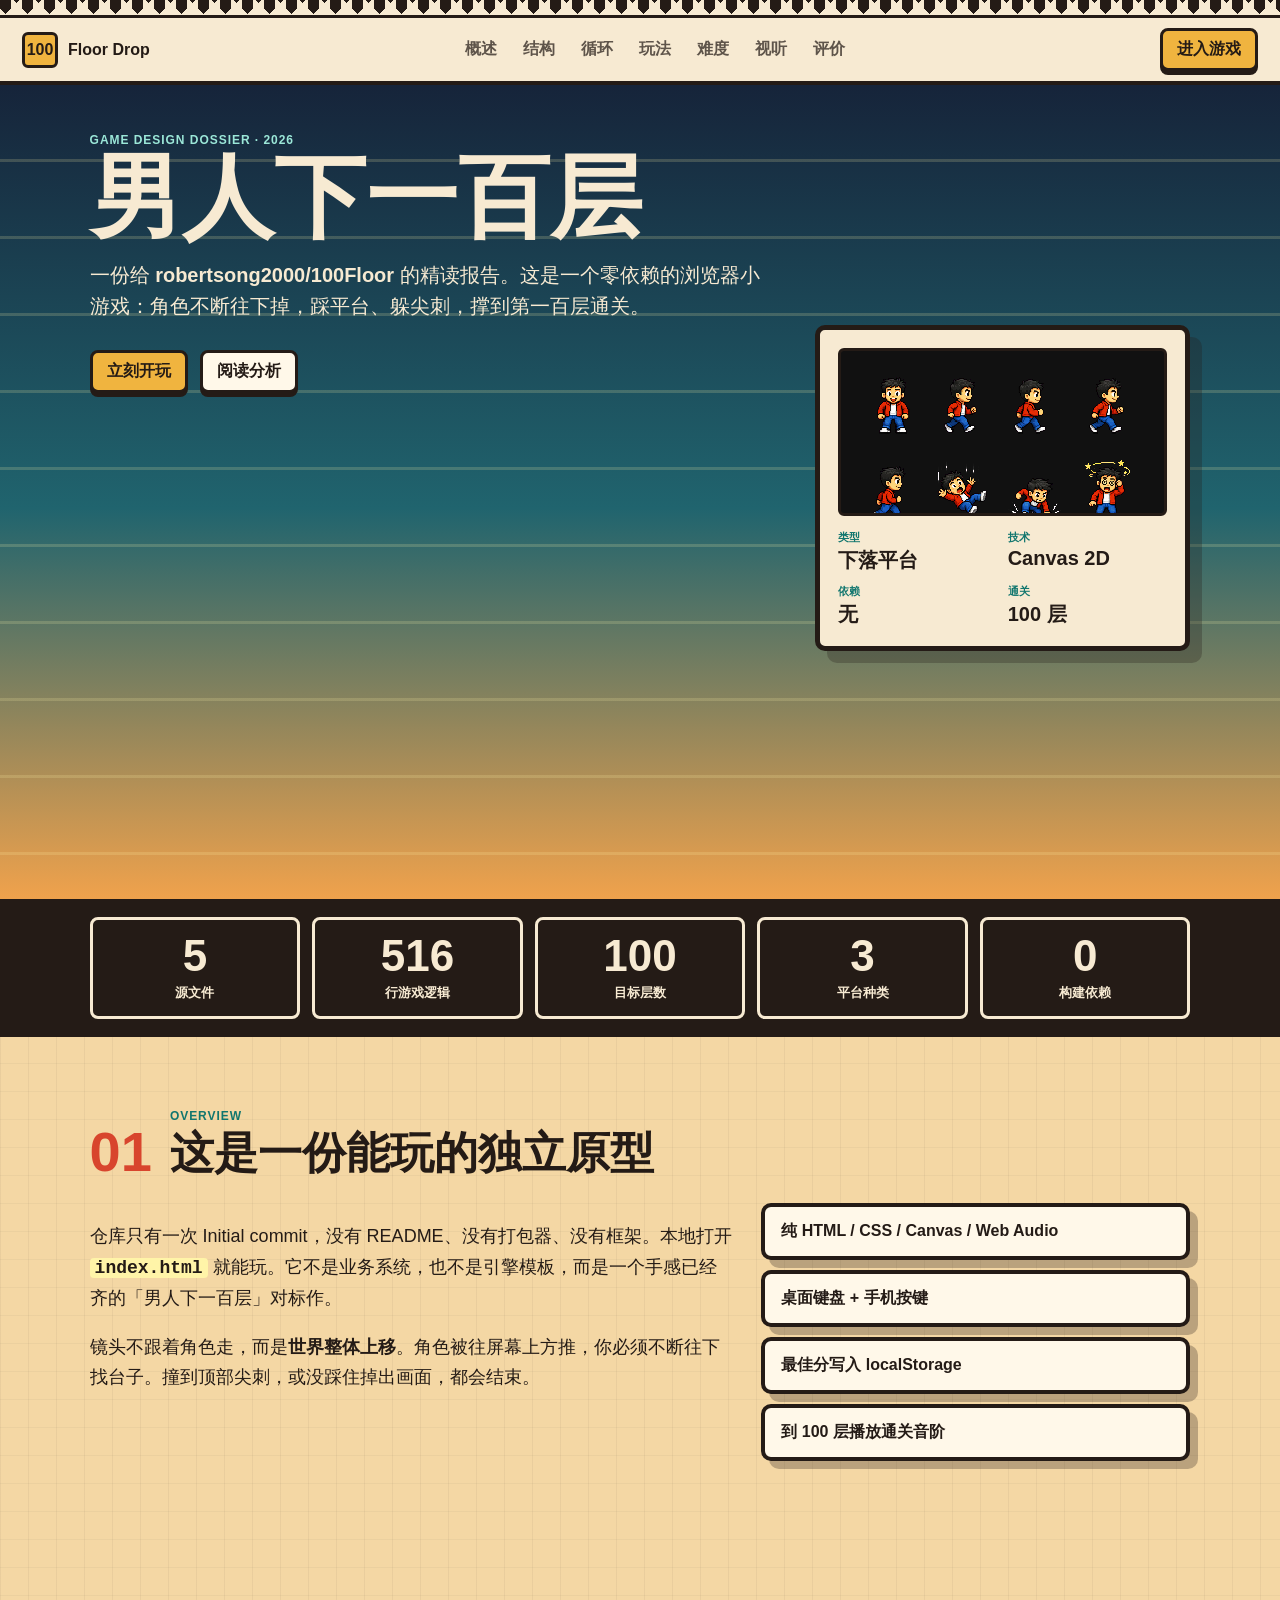
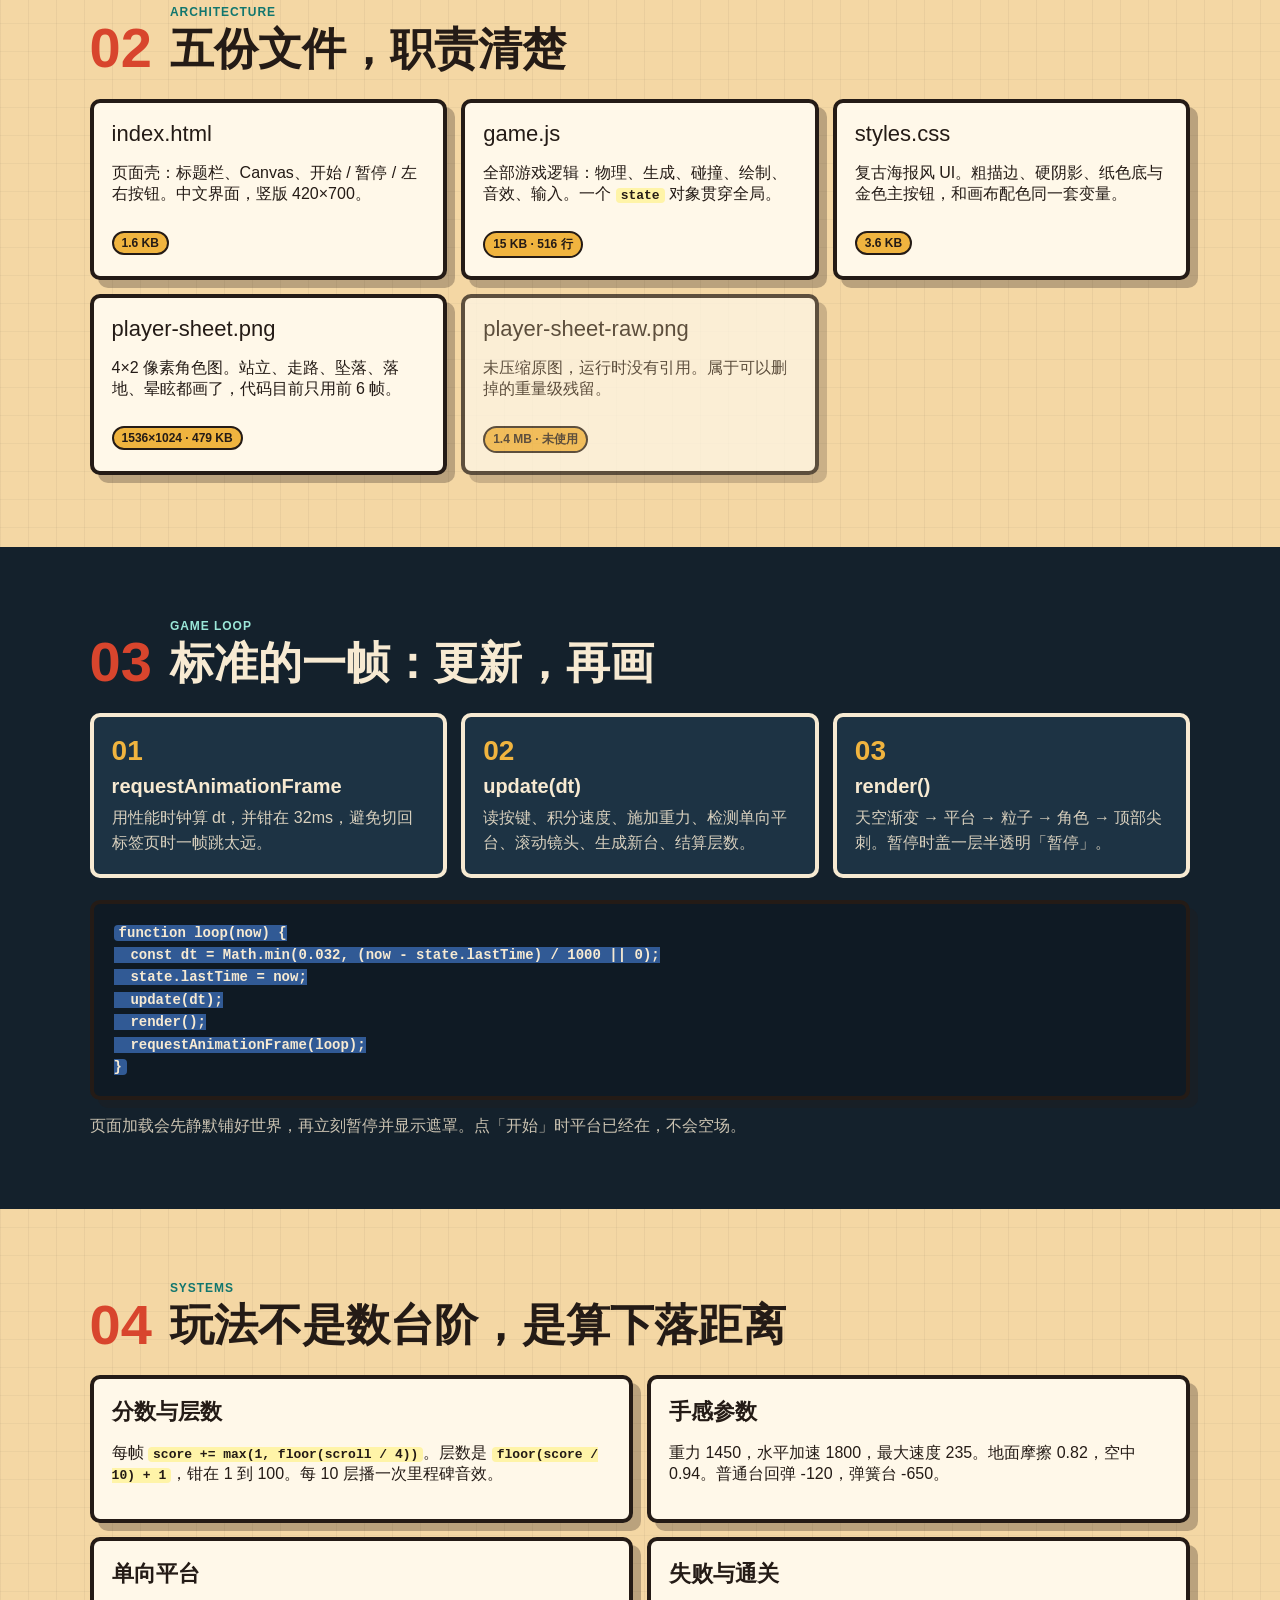
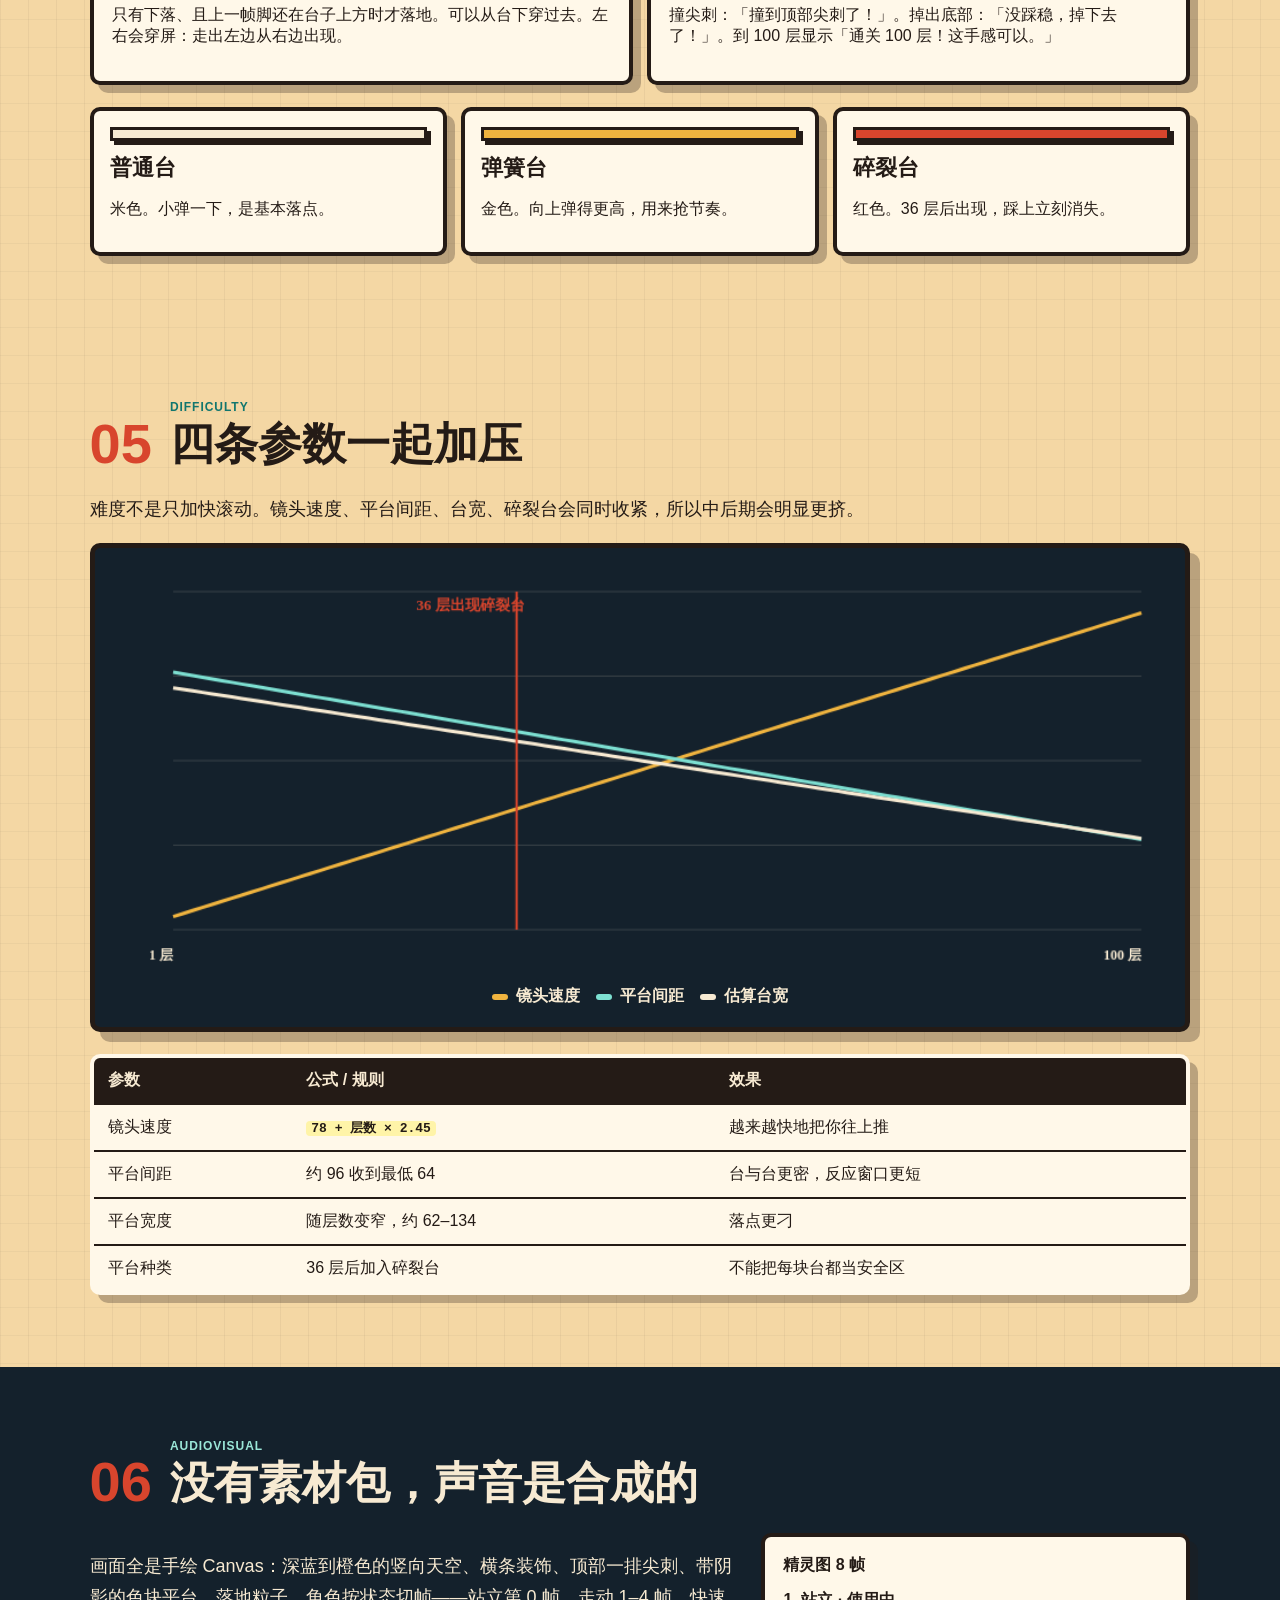
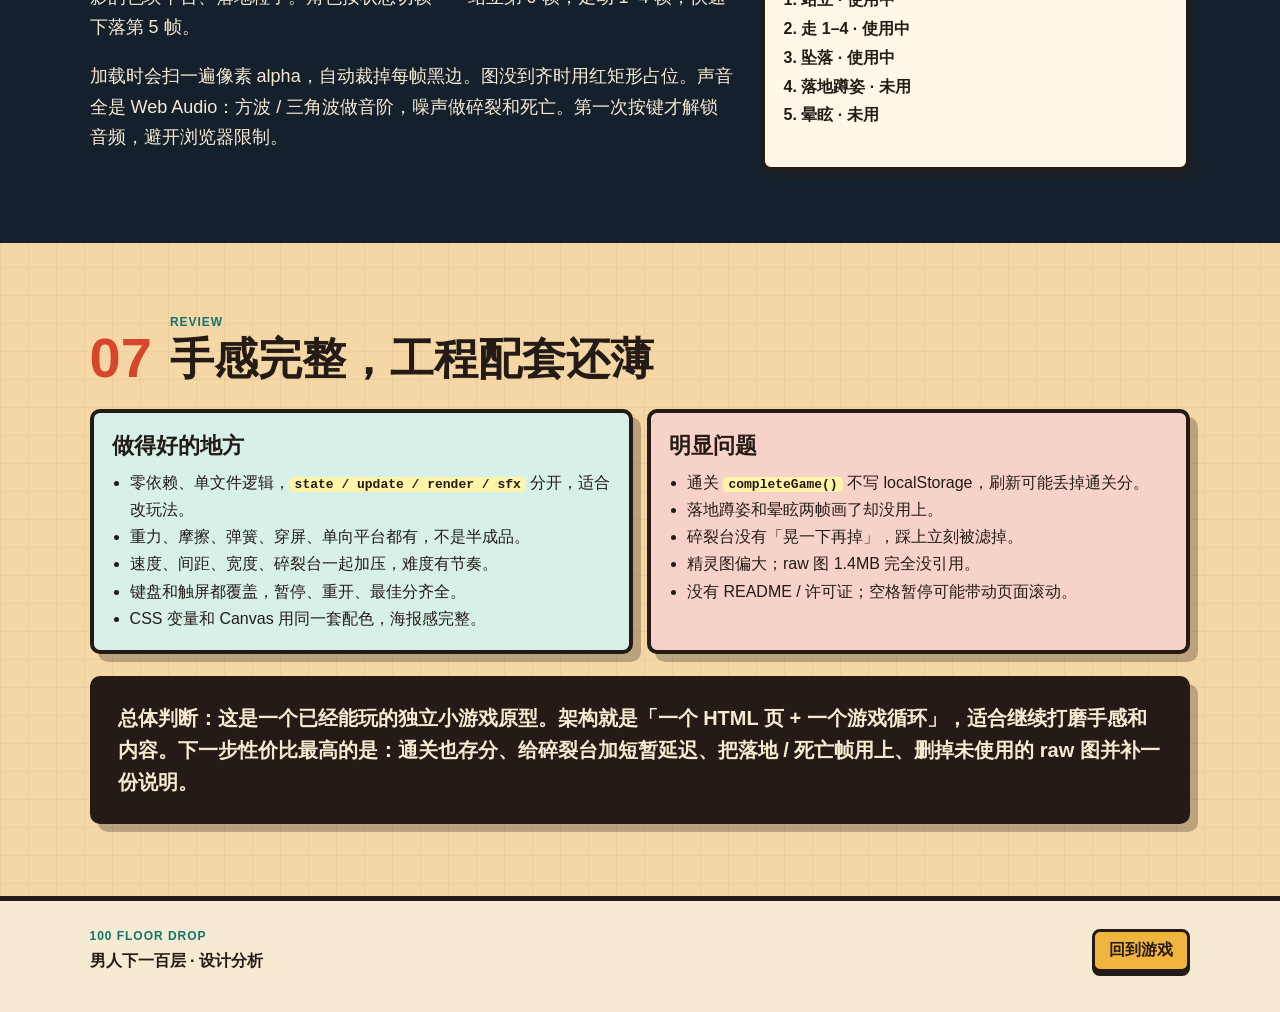
==== analysis.html @ 8a8e6d90 "Add a visual design-analysis page for 100 Floor Drop. The report covers architecture, game loop, dif" ====
<!doctype html>
<html lang="zh-CN">
  <head>
    <meta charset="utf-8">
    <meta name="viewport" content="width=device-width, initial-scale=1, viewport-fit=cover">
    <title>设计分析 · 男人下一百层</title>
    <meta name="description" content="robertsong2000/100Floor 的工程与玩法分析：纯前端、无构建工具的一百层下落小游戏。">
    <link rel="preload" href="assets/player-sheet.png" as="image">
    <link rel="stylesheet" href="analysis.css">
  </head>
  <body>
    <div class="spike-rail" aria-hidden="true"></div>

    <header class="site-nav">
      <a class="brand" href="index.html">
        <span class="brand-mark">100</span>
        <span>Floor Drop</span>
      </a>
      <nav>
        <a href="#overview">概述</a>
        <a href="#architecture">结构</a>
        <a href="#loop">循环</a>
        <a href="#play">玩法</a>
        <a href="#curve">难度</a>
        <a href="#craft">视听</a>
        <a href="#review">评价</a>
      </nav>
      <a class="play-link" href="index.html">进入游戏</a>
    </header>

    <main>
      <section class="hero" id="top">
        <div class="hero-sky"></div>
        <div class="hero-copy">
          <p class="eyebrow">Game Design Dossier · 2026</p>
          <h1>男人下一百层</h1>
          <p class="lede">一份给 <strong>robertsong2000/100Floor</strong> 的精读报告。这是一个零依赖的浏览器小游戏：角色不断往下掉，踩平台、躲尖刺，撑到第一百层通关。</p>
          <div class="hero-actions">
            <a class="btn gold" href="index.html">立刻开玩</a>
            <a class="btn ghost" href="#overview">阅读分析</a>
          </div>
        </div>
        <aside class="hero-card">
          <img class="hero-sprite" src="assets/player-sheet.png" alt="角色精灵图裁切预览">
          <dl>
            <div><dt>类型</dt><dd>下落平台</dd></div>
            <div><dt>技术</dt><dd>Canvas 2D</dd></div>
            <div><dt>依赖</dt><dd>无</dd></div>
            <div><dt>通关</dt><dd>100 层</dd></div>
          </dl>
        </aside>
      </section>

      <section class="stats" aria-label="关键数字">
        <article><span data-count="5">0</span><small>源文件</small></article>
        <article><span data-count="516">0</span><small>行游戏逻辑</small></article>
        <article><span data-count="100">0</span><small>目标层数</small></article>
        <article><span data-count="3">0</span><small>平台种类</small></article>
        <article><span data-count="0">0</span><small>构建依赖</small></article>
      </section>

      <section class="panel" id="overview">
        <div class="section-head">
          <p class="index">01</p>
          <div>
            <p class="eyebrow">Overview</p>
            <h2>这是一份能玩的独立原型</h2>
          </div>
        </div>
        <div class="split">
          <div class="prose">
            <p>仓库只有一次 Initial commit，没有 README、没有打包器、没有框架。本地打开 <code>index.html</code> 就能玩。它不是业务系统，也不是引擎模板，而是一个手感已经齐的「男人下一百层」对标作。</p>
            <p>镜头不跟着角色走，而是<strong>世界整体上移</strong>。角色被往屏幕上方推，你必须不断往下找台子。撞到顶部尖刺，或没踩住掉出画面，都会结束。</p>
          </div>
          <ul class="pill-list">
            <li>纯 HTML / CSS / Canvas / Web Audio</li>
            <li>桌面键盘 + 手机按键</li>
            <li>最佳分写入 localStorage</li>
            <li>到 100 层播放通关音阶</li>
          </ul>
        </div>
      </section>

      <section class="panel" id="architecture">
        <div class="section-head">
          <p class="index">02</p>
          <div>
            <p class="eyebrow">Architecture</p>
            <h2>五份文件，职责清楚</h2>
          </div>
        </div>
        <div class="file-grid">
          <article>
            <p class="file-name">index.html</p>
            <p>页面壳：标题栏、Canvas、开始 / 暂停 / 左右按钮。中文界面，竖版 420×700。</p>
            <span>1.6 KB</span>
          </article>
          <article>
            <p class="file-name">game.js</p>
            <p>全部游戏逻辑：物理、生成、碰撞、绘制、音效、输入。一个 <code>state</code> 对象贯穿全局。</p>
            <span>15 KB · 516 行</span>
          </article>
          <article>
            <p class="file-name">styles.css</p>
            <p>复古海报风 UI。粗描边、硬阴影、纸色底与金色主按钮，和画布配色同一套变量。</p>
            <span>3.6 KB</span>
          </article>
          <article>
            <p class="file-name">player-sheet.png</p>
            <p>4×2 像素角色图。站立、走路、坠落、落地、晕眩都画了，代码目前只用前 6 帧。</p>
            <span>1536×1024 · 479 KB</span>
          </article>
          <article class="muted">
            <p class="file-name">player-sheet-raw.png</p>
            <p>未压缩原图，运行时没有引用。属于可以删掉的重量级残留。</p>
            <span>1.4 MB · 未使用</span>
          </article>
        </div>
      </section>

      <section class="panel dark" id="loop">
        <div class="section-head">
          <p class="index">03</p>
          <div>
            <p class="eyebrow">Game Loop</p>
            <h2>标准的一帧：更新，再画</h2>
          </div>
        </div>
        <ol class="flow">
          <li>
            <strong>requestAnimationFrame</strong>
            <span>用性能时钟算 dt，并钳在 32ms，避免切回标签页时一帧跳太远。</span>
          </li>
          <li>
            <strong>update(dt)</strong>
            <span>读按键、积分速度、施加重力、检测单向平台、滚动镜头、生成新台、结算层数。</span>
          </li>
          <li>
            <strong>render()</strong>
            <span>天空渐变 → 平台 → 粒子 → 角色 → 顶部尖刺。暂停时盖一层半透明「暂停」。</span>
          </li>
        </ol>
        <pre class="code-card"><code>function loop(now) {
  const dt = Math.min(0.032, (now - state.lastTime) / 1000 || 0);
  state.lastTime = now;
  update(dt);
  render();
  requestAnimationFrame(loop);
}</code></pre>
        <p class="note">页面加载会先静默铺好世界，再立刻暂停并显示遮罩。点「开始」时平台已经在，不会空场。</p>
      </section>

      <section class="panel" id="play">
        <div class="section-head">
          <p class="index">04</p>
          <div>
            <p class="eyebrow">Systems</p>
            <h2>玩法不是数台阶，是算下落距离</h2>
          </div>
        </div>
        <div class="card-grid">
          <article>
            <h3>分数与层数</h3>
            <p>每帧 <code>score += max(1, floor(scroll / 4))</code>。层数是 <code>floor(score / 10) + 1</code>，钳在 1 到 100。每 10 层播一次里程碑音效。</p>
          </article>
          <article>
            <h3>手感参数</h3>
            <p>重力 1450，水平加速 1800，最大速度 235。地面摩擦 0.82，空中 0.94。普通台回弹 -120，弹簧台 -650。</p>
          </article>
          <article>
            <h3>单向平台</h3>
            <p>只有下落、且上一帧脚还在台子上方时才落地。可以从台下穿过去。左右会穿屏：走出左边从右边出现。</p>
          </article>
          <article>
            <h3>失败与通关</h3>
            <p>撞尖刺：「撞到顶部尖刺了！」。掉出底部：「没踩稳，掉下去了！」。到 100 层显示「通关 100 层！这手感可以。」</p>
          </article>
        </div>

        <div class="platform-row">
          <article class="plat normal">
            <div class="plat-bar"></div>
            <h3>普通台</h3>
            <p>米色。小弹一下，是基本落点。</p>
          </article>
          <article class="plat spring">
            <div class="plat-bar"></div>
            <h3>弹簧台</h3>
            <p>金色。向上弹得更高，用来抢节奏。</p>
          </article>
          <article class="plat crack">
            <div class="plat-bar"></div>
            <h3>碎裂台</h3>
            <p>红色。36 层后出现，踩上立刻消失。</p>
          </article>
        </div>
      </section>

      <section class="panel" id="curve">
        <div class="section-head">
          <p class="index">05</p>
          <div>
            <p class="eyebrow">Difficulty</p>
            <h2>四条参数一起加压</h2>
          </div>
        </div>
        <p class="prose intro">难度不是只加快滚动。镜头速度、平台间距、台宽、碎裂台会同时收紧，所以中后期会明显更挤。</p>
        <div class="chart-wrap">
          <canvas id="curveChart" width="920" height="360"></canvas>
          <div class="chart-legend">
            <span class="lg gold">镜头速度</span>
            <span class="lg teal">平台间距</span>
            <span class="lg paper">估算台宽</span>
          </div>
        </div>
        <table class="spec">
          <thead>
            <tr><th>参数</th><th>公式 / 规则</th><th>效果</th></tr>
          </thead>
          <tbody>
            <tr><td>镜头速度</td><td><code>78 + 层数 × 2.45</code></td><td>越来越快地把你往上推</td></tr>
            <tr><td>平台间距</td><td>约 96 收到最低 64</td><td>台与台更密，反应窗口更短</td></tr>
            <tr><td>平台宽度</td><td>随层数变窄，约 62–134</td><td>落点更刁</td></tr>
            <tr><td>平台种类</td><td>36 层后加入碎裂台</td><td>不能把每块台都当安全区</td></tr>
          </tbody>
        </table>
      </section>

      <section class="panel dark" id="craft">
        <div class="section-head">
          <p class="index">06</p>
          <div>
            <p class="eyebrow">Audiovisual</p>
            <h2>没有素材包，声音是合成的</h2>
          </div>
        </div>
        <div class="split">
          <div class="prose">
            <p>画面全是手绘 Canvas：深蓝到橙色的竖向天空、横条装饰、顶部一排尖刺、带阴影的色块平台、落地粒子。角色按状态切帧——站立第 0 帧，走动 1–4 帧，快速下落第 5 帧。</p>
            <p>加载时会扫一遍像素 alpha，自动裁掉每帧黑边。图没到齐时用红矩形占位。声音全是 Web Audio：方波 / 三角波做音阶，噪声做碎裂和死亡。第一次按键才解锁音频，避开浏览器限制。</p>
          </div>
          <div class="sprite-board">
            <p>精灵图 8 帧</p>
            <ol>
              <li>站立 · 使用中</li>
              <li>走 1–4 · 使用中</li>
              <li>坠落 · 使用中</li>
              <li>落地蹲姿 · 未用</li>
              <li>晕眩 · 未用</li>
            </ol>
          </div>
        </div>
      </section>

      <section class="panel" id="review">
        <div class="section-head">
          <p class="index">07</p>
          <div>
            <p class="eyebrow">Review</p>
            <h2>手感完整，工程配套还薄</h2>
          </div>
        </div>
        <div class="review-grid">
          <article class="good">
            <h3>做得好的地方</h3>
            <ul>
              <li>零依赖、单文件逻辑，<code>state / update / render / sfx</code> 分开，适合改玩法。</li>
              <li>重力、摩擦、弹簧、穿屏、单向平台都有，不是半成品。</li>
              <li>速度、间距、宽度、碎裂台一起加压，难度有节奏。</li>
              <li>键盘和触屏都覆盖，暂停、重开、最佳分齐全。</li>
              <li>CSS 变量和 Canvas 用同一套配色，海报感完整。</li>
            </ul>
          </article>
          <article class="bad">
            <h3>明显问题</h3>
            <ul>
              <li>通关 <code>completeGame()</code> 不写 localStorage，刷新可能丢掉通关分。</li>
              <li>落地蹲姿和晕眩两帧画了却没用上。</li>
              <li>碎裂台没有「晃一下再掉」，踩上立刻被滤掉。</li>
              <li>精灵图偏大；raw 图 1.4MB 完全没引用。</li>
              <li>没有 README / 许可证；空格暂停可能带动页面滚动。</li>
            </ul>
          </article>
        </div>
        <blockquote>
          总体判断：这是一个已经能玩的独立小游戏原型。架构就是「一个 HTML 页 + 一个游戏循环」，适合继续打磨手感和内容。下一步性价比最高的是：通关也存分、给碎裂台加短暂延迟、把落地 / 死亡帧用上、删掉未使用的 raw 图并补一份说明。
        </blockquote>
      </section>
    </main>

    <footer>
      <div>
        <p class="eyebrow">100 Floor Drop</p>
        <strong>男人下一百层 · 设计分析</strong>
      </div>
      <a class="btn gold" href="index.html">回到游戏</a>
    </footer>

    <script src="analysis.js"></script>
  </body>
</html>
---- analysis.css ----
:root {
  --ink: #241b16;
  --paper: #f7ead2;
  --red: #d8452d;
  --teal: #11766e;
  --gold: #f0b43f;
  --blue: #315a95;
  --sky: #16243a;
  --mid: #20646e;
  --warm: #f0a24c;
  --shadow: rgba(36, 27, 22, 0.28);
}

* { box-sizing: border-box; }

html {
  scroll-behavior: smooth;
}

body {
  margin: 0;
  color: var(--ink);
  background:
    linear-gradient(90deg, rgba(36, 27, 22, 0.05) 1px, transparent 1px) 0 0 / 28px 28px,
    linear-gradient(0deg, rgba(36, 27, 22, 0.04) 1px, transparent 1px) 0 0 / 28px 28px,
    #f4d7a4;
  font-family: "Trebuchet MS", "Gill Sans", Verdana, sans-serif;
}

.spike-rail {
  position: sticky;
  top: 0;
  z-index: 20;
  height: 18px;
  background:
    linear-gradient(135deg, transparent 50%, var(--paper) 50%) 0 0 / 22px 18px,
    linear-gradient(-135deg, transparent 50%, var(--paper) 50%) 11px 0 / 22px 18px,
    var(--ink);
  border-bottom: 3px solid var(--ink);
}

.site-nav {
  position: sticky;
  top: 18px;
  z-index: 19;
  display: flex;
  align-items: center;
  justify-content: space-between;
  gap: 16px;
  padding: 10px 22px;
  background: var(--paper);
  border-bottom: 4px solid var(--ink);
}

.brand,
.site-nav nav,
.play-link {
  display: flex;
  align-items: center;
  gap: 10px;
}

.brand {
  color: var(--ink);
  text-decoration: none;
  font-weight: 900;
}

.brand-mark {
  display: grid;
  place-items: center;
  width: 36px;
  height: 36px;
  background: var(--gold);
  border: 3px solid var(--ink);
  border-radius: 6px;
}

.site-nav nav a,
.play-link,
.btn {
  color: var(--ink);
  text-decoration: none;
  font-weight: 800;
}

.site-nav nav a {
  padding: 6px 8px;
  opacity: 0.72;
}

.site-nav nav a:hover { opacity: 1; }

.play-link,
.btn {
  padding: 8px 14px;
  border: 3px solid var(--ink);
  border-radius: 8px;
  box-shadow: 0 4px 0 var(--ink);
}

.play-link,
.btn.gold { background: var(--gold); }
.btn.ghost { background: #fff8e9; }

.btn:active,
.play-link:active {
  transform: translateY(3px);
  box-shadow: 0 1px 0 var(--ink);
}

.hero {
  position: relative;
  display: grid;
  grid-template-columns: 1.3fr 0.7fr;
  gap: 28px;
  min-height: calc(100vh - 86px);
  padding: 48px 7vw 56px;
  overflow: hidden;
  color: var(--paper);
}

.hero-sky {
  position: absolute;
  inset: 0;
  background: linear-gradient(180deg, #16243a 0%, #20646e 52%, #f0a24c 100%);
  z-index: 0;
}

.hero-sky::after {
  content: "";
  position: absolute;
  inset: 0;
  background: repeating-linear-gradient(
    to bottom,
    transparent 0 74px,
    rgba(255, 244, 168, 0.18) 74px 77px
  );
}

.hero-copy,
.hero-card { position: relative; z-index: 1; }

.eyebrow {
  margin: 0 0 8px;
  color: var(--teal);
  font-size: 12px;
  font-weight: 900;
  letter-spacing: 0.08em;
  text-transform: uppercase;
}

.hero .eyebrow { color: #9be7d8; }

h1 {
  margin: 0 0 16px;
  font-size: clamp(48px, 9vw, 92px);
  line-height: 0.92;
}

.lede {
  max-width: 34em;
  font-size: 20px;
  line-height: 1.55;
}

.hero-actions {
  display: flex;
  gap: 12px;
  margin-top: 28px;
}

.hero-card {
  align-self: center;
  padding: 18px;
  background: var(--paper);
  color: var(--ink);
  border: 5px solid var(--ink);
  border-radius: 10px;
  box-shadow: 12px 12px 0 var(--shadow);
}

.hero-sprite {
  display: block;
  width: 100%;
  height: 168px;
  object-fit: cover;
  object-position: 6% 8%;
  image-rendering: pixelated;
  background: #111;
  border: 3px solid var(--ink);
  border-radius: 6px;
}

.hero-card dl {
  display: grid;
  grid-template-columns: 1fr 1fr;
  gap: 10px;
  margin: 14px 0 0;
}

.hero-card dt {
  font-size: 11px;
  font-weight: 800;
  color: var(--teal);
}

.hero-card dd {
  margin: 2px 0 0;
  font-size: 20px;
  font-weight: 900;
}

.stats {
  display: grid;
  grid-template-columns: repeat(5, 1fr);
  gap: 12px;
  padding: 18px 7vw;
  background: var(--ink);
  color: var(--paper);
}

.stats article {
  padding: 14px 12px;
  border: 3px solid var(--paper);
  border-radius: 8px;
  text-align: center;
}

.stats span {
  display: block;
  font-size: clamp(28px, 4vw, 44px);
  font-weight: 900;
  line-height: 1;
}

.stats small {
  display: block;
  margin-top: 6px;
  font-weight: 800;
}

.panel {
  padding: 72px 7vw;
}

.panel.dark {
  background: #14212c;
  color: var(--paper);
}

.panel.dark .eyebrow { color: #9be7d8; }
.panel.dark h2 { color: var(--paper); }

.section-head {
  display: flex;
  gap: 18px;
  align-items: end;
  margin-bottom: 28px;
}

.index {
  margin: 0;
  font-size: 56px;
  font-weight: 900;
  line-height: 0.8;
  color: var(--red);
}

h2 {
  margin: 0;
  font-size: clamp(28px, 5vw, 44px);
  line-height: 1;
}

.split {
  display: grid;
  grid-template-columns: 1.2fr 0.8fr;
  gap: 28px;
}

.prose { font-size: 18px; line-height: 1.7; }
.prose.intro { max-width: 46em; }

code {
  padding: 0 5px;
  background: #fff4a8;
  border-radius: 4px;
  font-weight: 800;
}

.panel.dark code { background: #315a95; color: var(--paper); }

.pill-list {
  list-style: none;
  margin: 0;
  padding: 0;
  display: grid;
  gap: 10px;
}

.pill-list li,
.file-grid article,
.card-grid article,
.sprite-board,
.code-card,
.spec,
.review-grid article,
blockquote {
  border: 4px solid var(--ink);
  border-radius: 10px;
  box-shadow: 8px 8px 0 var(--shadow);
}

.pill-list li {
  padding: 14px 16px;
  background: #fff8e9;
  font-weight: 800;
}

.file-grid,
.card-grid,
.review-grid,
.platform-row {
  display: grid;
  gap: 14px;
}

.file-grid { grid-template-columns: repeat(3, 1fr); }
.card-grid { grid-template-columns: 1fr 1fr; }
.review-grid { grid-template-columns: 1fr 1fr; }
.platform-row { grid-template-columns: repeat(3, 1fr); margin-top: 22px; }

.file-grid article,
.card-grid article,
.review-grid article {
  padding: 18px;
  background: #fff8e9;
}

.file-grid article.muted { opacity: 0.72; }

.file-name,
.card-grid h3,
.review-grid h3,
.plat h3 {
  margin: 0 0 8px;
  font-size: 22px;
}

.file-grid span {
  display: inline-block;
  margin-top: 10px;
  padding: 3px 8px;
  background: var(--gold);
  border: 2px solid var(--ink);
  border-radius: 999px;
  font-size: 12px;
  font-weight: 900;
}

.flow {
  display: grid;
  grid-template-columns: repeat(3, 1fr);
  gap: 14px;
  padding: 0;
  margin: 0 0 22px;
  list-style: none;
  counter-reset: step;
}

.flow li {
  position: relative;
  padding: 18px;
  background: #1d3344;
  border: 4px solid var(--paper);
  border-radius: 10px;
}

.flow li::before {
  counter-increment: step;
  content: "0" counter(step);
  display: block;
  margin-bottom: 8px;
  color: var(--gold);
  font-size: 28px;
  font-weight: 900;
}

.flow strong { display: block; margin-bottom: 8px; font-size: 20px; }
.flow span { opacity: 0.86; line-height: 1.55; }

.code-card {
  margin: 0;
  padding: 18px 20px;
  overflow: auto;
  background: #0f1a24;
  color: #f7ead2;
  font-size: 14px;
  line-height: 1.6;
}

.note {
  margin: 16px 0 0;
  opacity: 0.8;
}

.plat {
  padding: 16px;
  background: #fff8e9;
  border: 4px solid var(--ink);
  border-radius: 10px;
  box-shadow: 8px 8px 0 var(--shadow);
}

.plat-bar {
  height: 14px;
  margin-bottom: 12px;
  border: 3px solid var(--ink);
  box-shadow: 4px 4px 0 var(--ink);
}

.plat.normal .plat-bar { background: var(--paper); }
.plat.spring .plat-bar { background: var(--gold); }
.plat.crack .plat-bar { background: var(--red); }

.chart-wrap {
  padding: 16px;
  background: #14212c;
  border: 5px solid var(--ink);
  border-radius: 10px;
  box-shadow: 10px 10px 0 var(--shadow);
}

#curveChart {
  display: block;
  width: 100%;
  height: auto;
}

.chart-legend {
  display: flex;
  gap: 16px;
  justify-content: center;
  padding: 8px 0 4px;
  color: var(--paper);
  font-weight: 800;
}

.lg::before {
  content: "";
  display: inline-block;
  width: 16px;
  height: 6px;
  margin-right: 8px;
  vertical-align: middle;
  border-radius: 99px;
}

.lg.gold::before { background: var(--gold); }
.lg.teal::before { background: #7de0d2; }
.lg.paper::before { background: var(--paper); }

.spec {
  width: 100%;
  margin-top: 22px;
  border-collapse: collapse;
  background: #fff8e9;
  overflow: hidden;
}

.spec th,
.spec td {
  padding: 12px 14px;
  text-align: left;
  border-bottom: 2px solid var(--ink);
}

.spec th { background: var(--ink); color: var(--paper); }

.sprite-board {
  padding: 18px;
  background: #fff8e9;
  color: var(--ink);
}

.sprite-board p {
  margin: 0 0 10px;
  font-weight: 900;
}

.sprite-board ol {
  margin: 0;
  padding-left: 18px;
  line-height: 1.8;
  font-weight: 800;
}

.good { background: #d7f0e9 !important; }
.bad { background: #f7d2c8 !important; }

.review-grid ul {
  margin: 0;
  padding-left: 18px;
  line-height: 1.7;
}

blockquote {
  margin: 22px 0 0;
  padding: 22px 24px;
  background: var(--ink);
  color: var(--paper);
  font-size: 20px;
  line-height: 1.6;
  font-weight: 800;
}

footer {
  display: flex;
  justify-content: space-between;
  align-items: center;
  gap: 16px;
  padding: 28px 7vw 40px;
  background: var(--paper);
  border-top: 5px solid var(--ink);
}

@media (max-width: 900px) {
  .site-nav nav { display: none; }
  .hero,
  .split,
  .file-grid,
  .card-grid,
  .review-grid,
  .platform-row,
  .flow,
  .stats {
    grid-template-columns: 1fr;
  }
  .hero { min-height: auto; padding-top: 32px; }
  .stats { grid-template-columns: 1fr 1fr; }
}
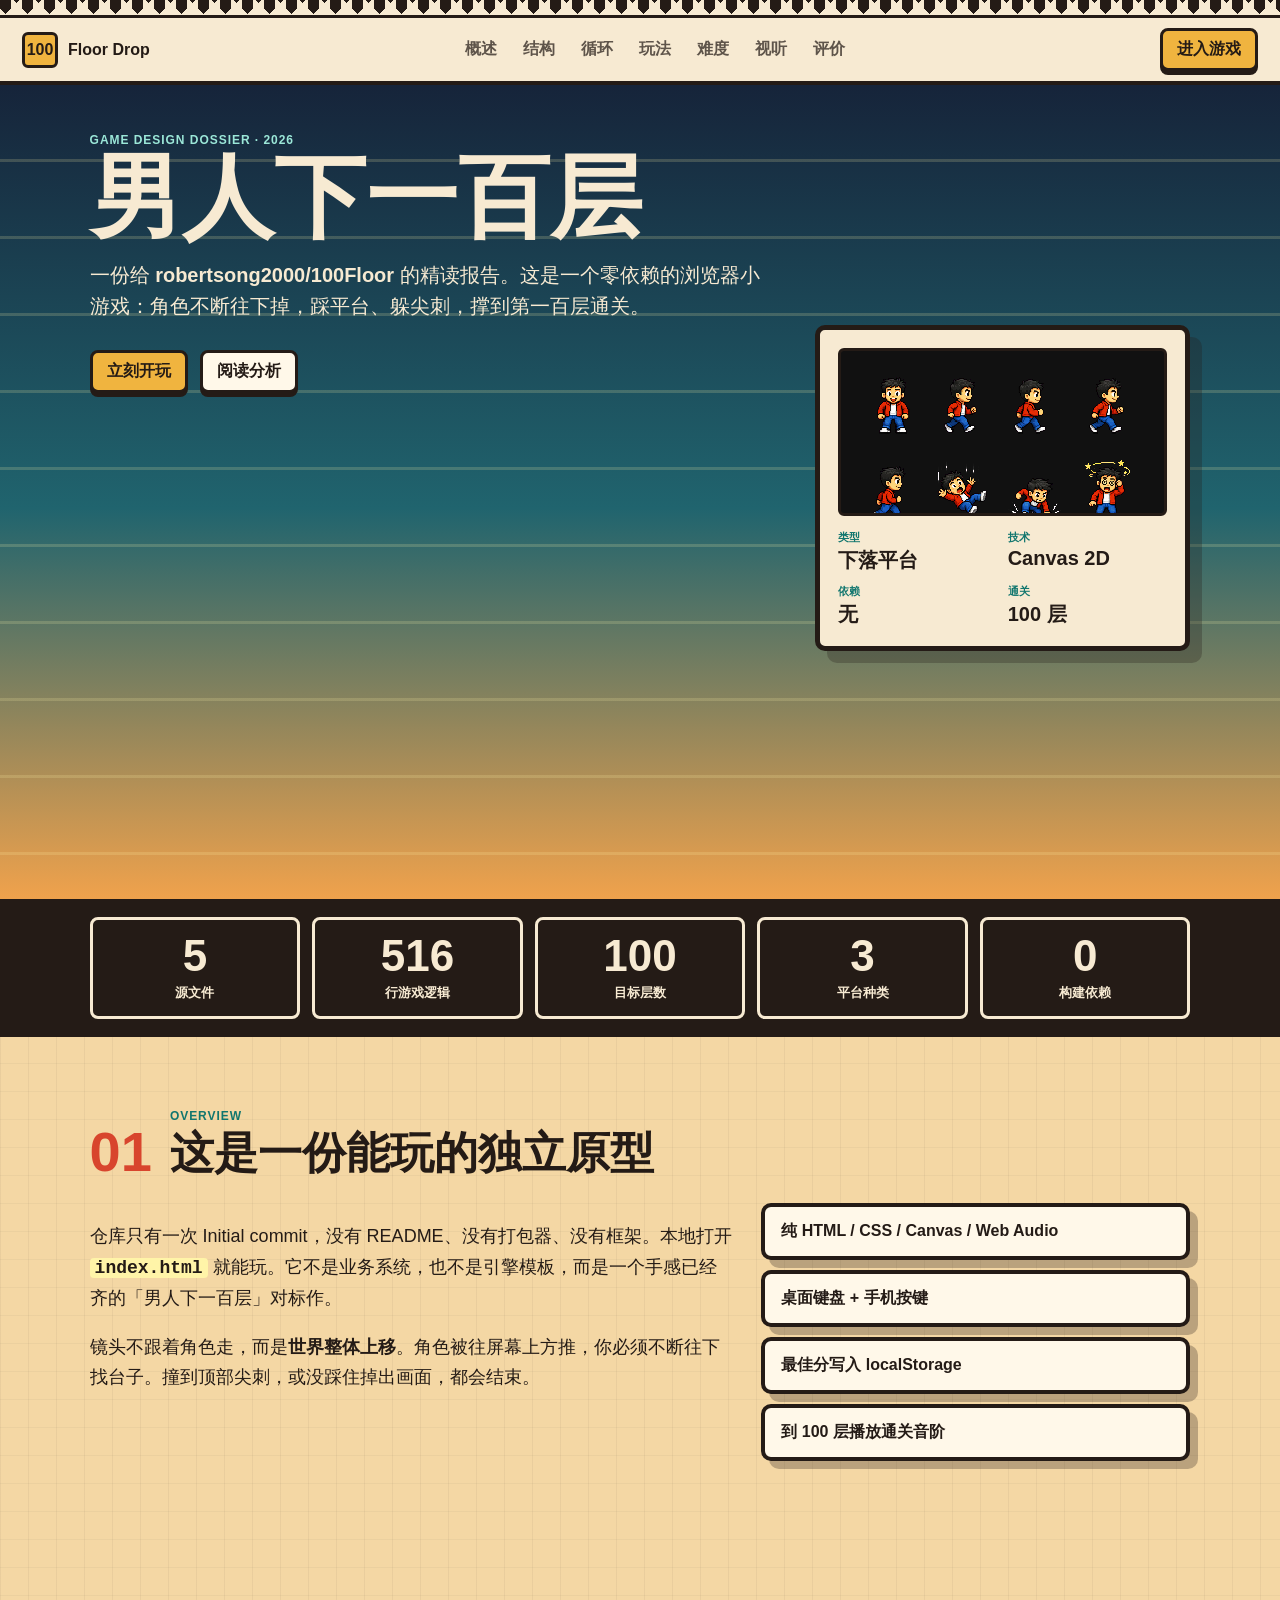
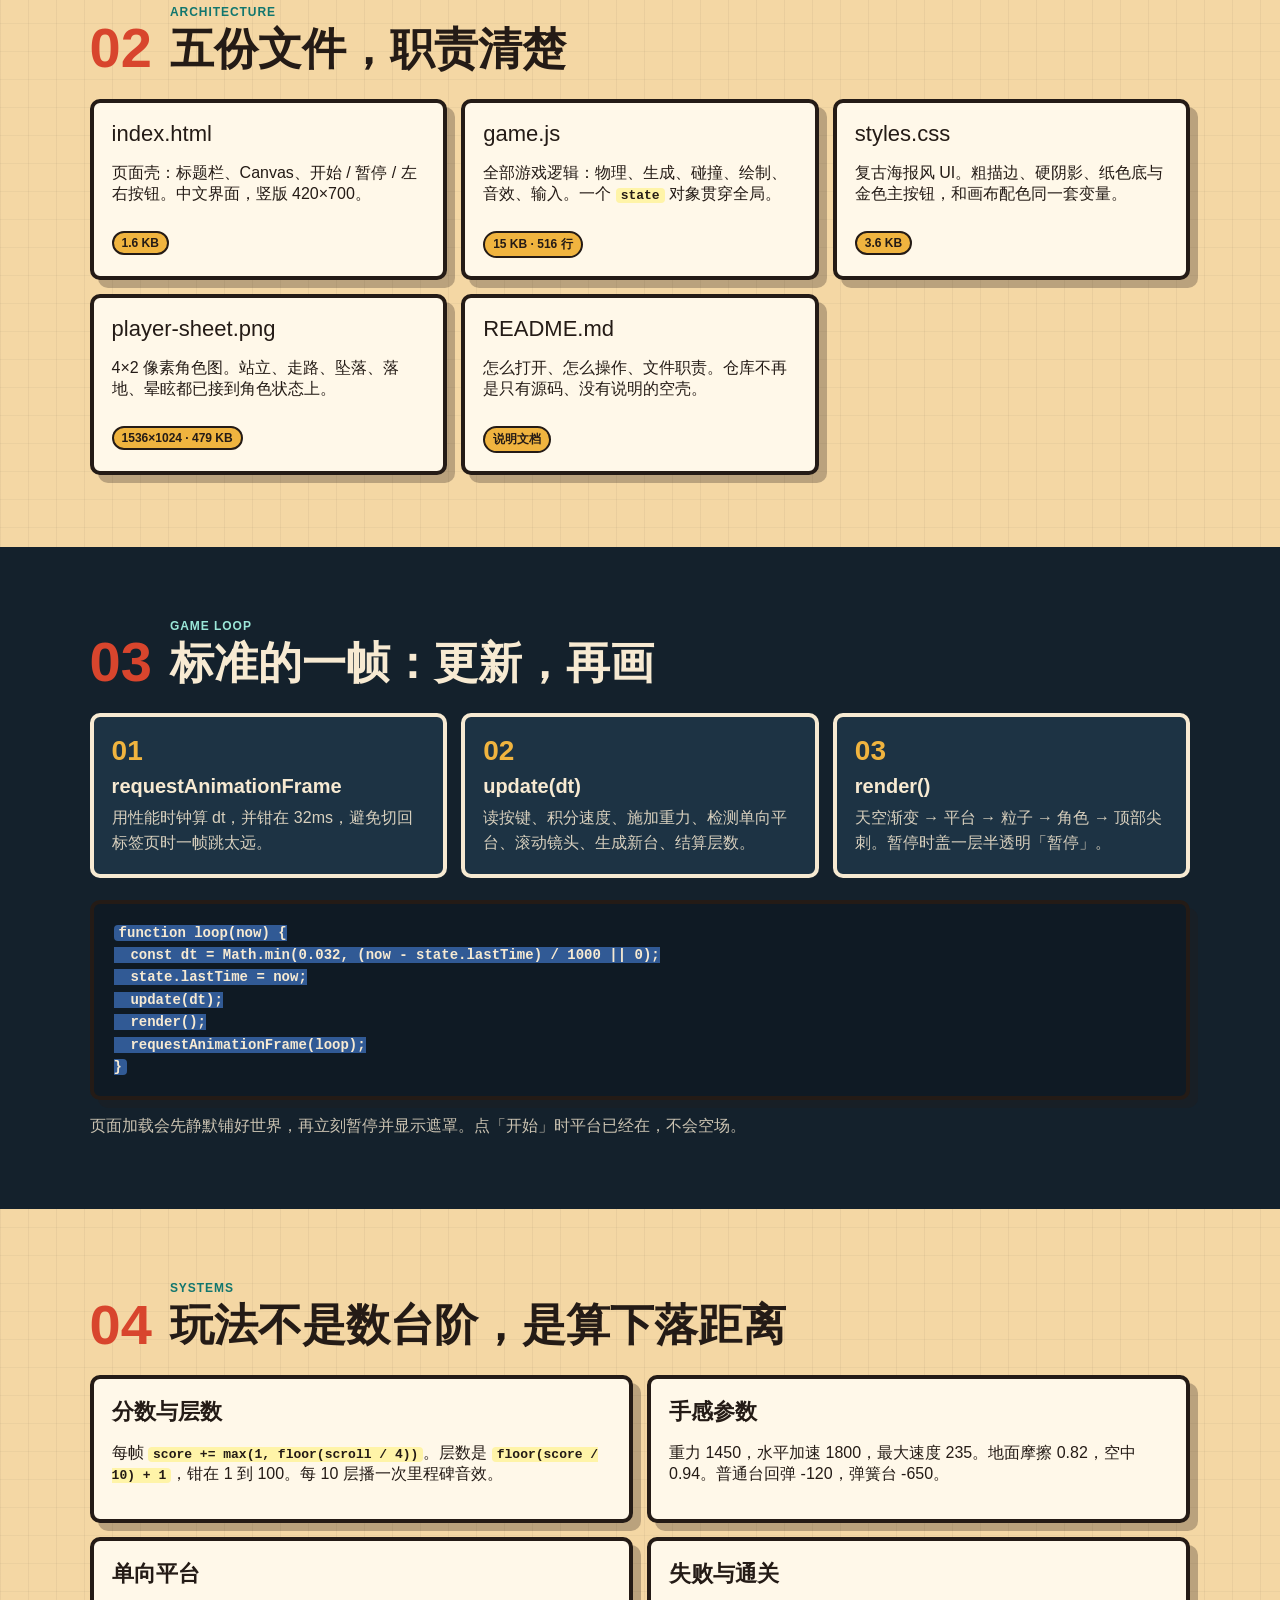
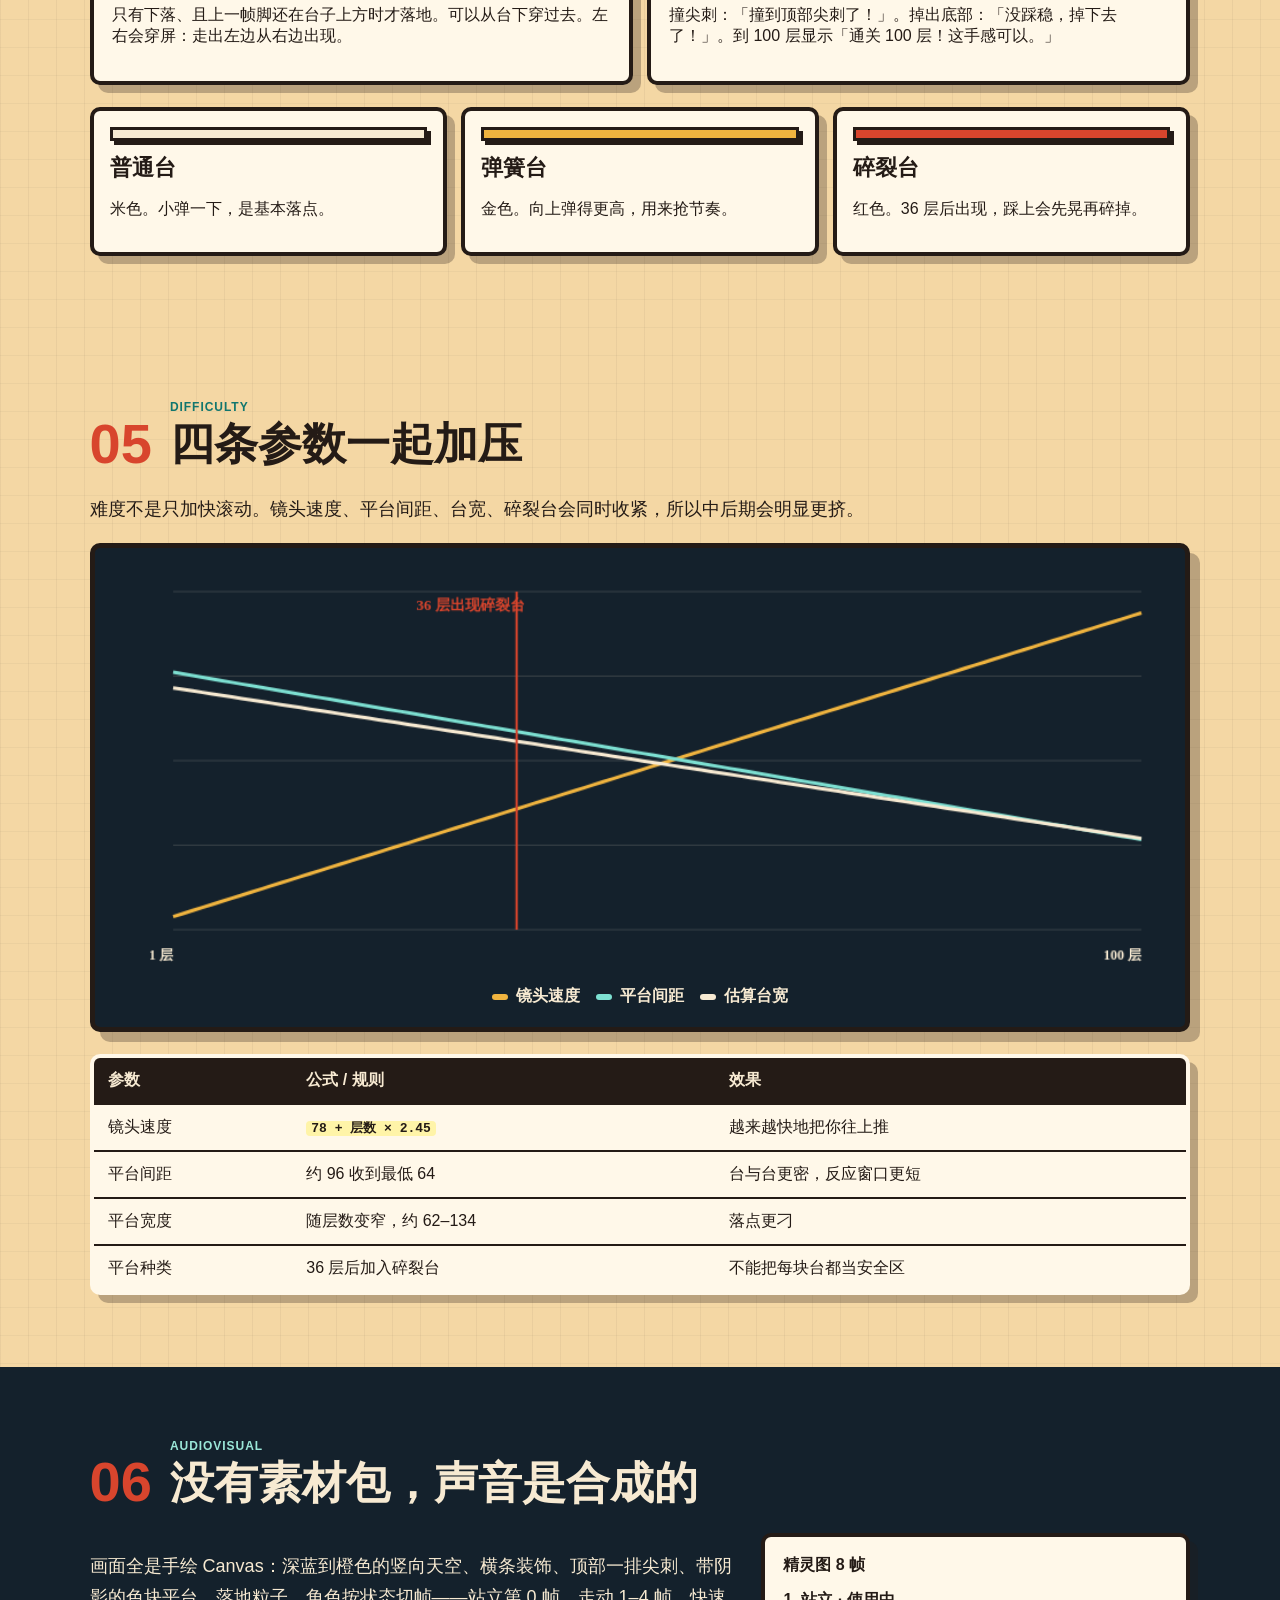
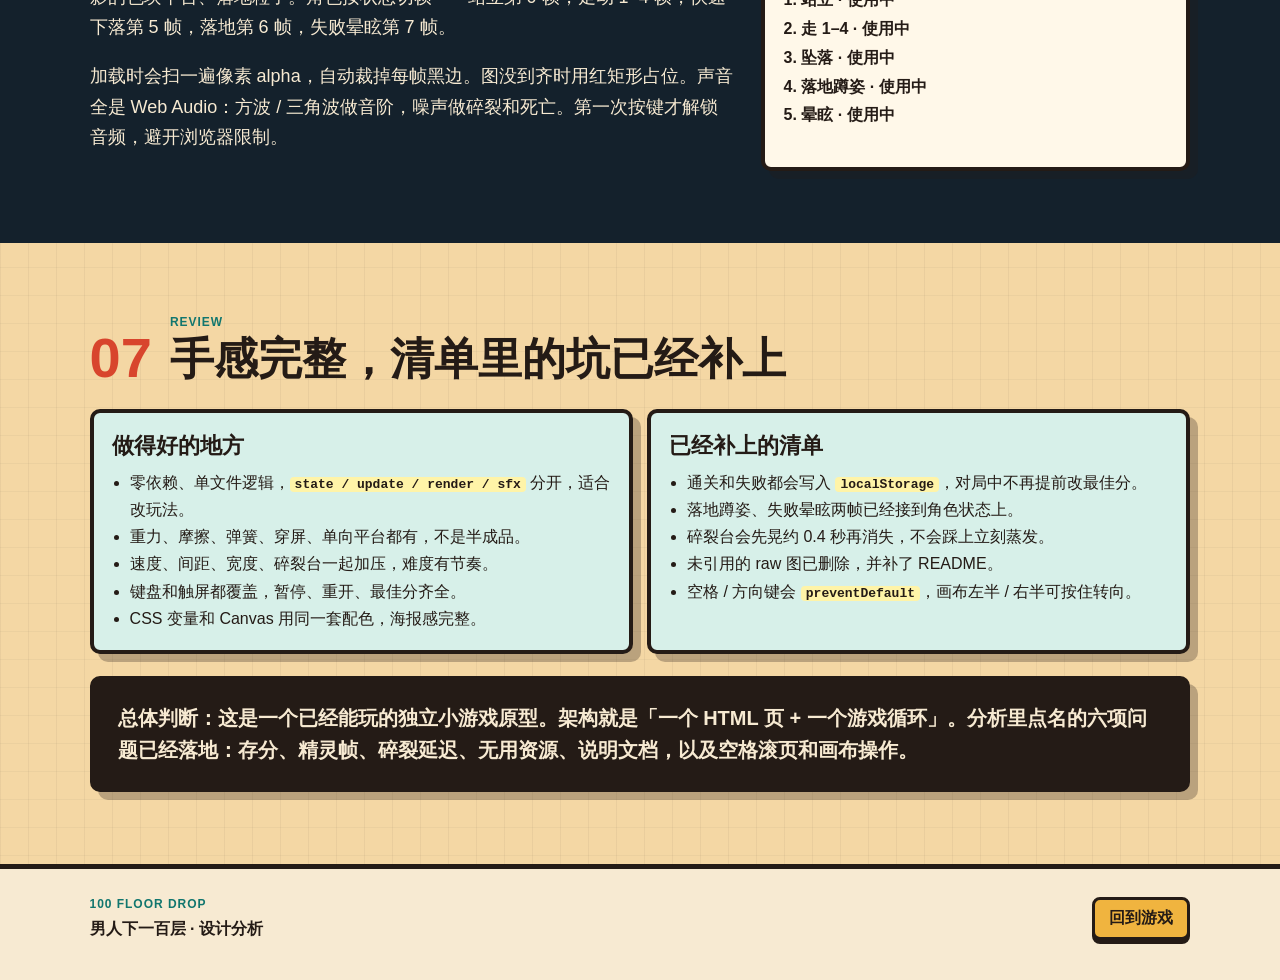
==== commit dccadb5e: "Fix the six gameplay and packaging issues from the analysis. Save the best score on clear, use landi" ====
--- a/analysis.html
+++ b/analysis.html
@@ -52,10 +52,10 @@
       </section>
 
       <section class="stats" aria-label="关键数字">
-        <article><span data-count="5">0</span><small>源文件</small></article>
-        <article><span data-count="516">0</span><small>行游戏逻辑</small></article>
-        <article><span data-count="100">0</span><small>目标层数</small></article>
-        <article><span data-count="3">0</span><small>平台种类</small></article>
+        <article><span data-count="5">5</span><small>源文件</small></article>
+        <article><span data-count="516">516</span><small>行游戏逻辑</small></article>
+        <article><span data-count="100">100</span><small>目标层数</small></article>
+        <article><span data-count="3">3</span><small>平台种类</small></article>
         <article><span data-count="0">0</span><small>构建依赖</small></article>
       </section>
 
@@ -107,13 +107,13 @@
           </article>
           <article>
             <p class="file-name">player-sheet.png</p>
-            <p>4×2 像素角色图。站立、走路、坠落、落地、晕眩都画了，代码目前只用前 6 帧。</p>
+            <p>4×2 像素角色图。站立、走路、坠落、落地、晕眩都已接到角色状态上。</p>
             <span>1536×1024 · 479 KB</span>
           </article>
-          <article class="muted">
-            <p class="file-name">player-sheet-raw.png</p>
-            <p>未压缩原图，运行时没有引用。属于可以删掉的重量级残留。</p>
-            <span>1.4 MB · 未使用</span>
+          <article>
+            <p class="file-name">README.md</p>
+            <p>怎么打开、怎么操作、文件职责。仓库不再是只有源码、没有说明的空壳。</p>
+            <span>说明文档</span>
           </article>
         </div>
       </section>
@@ -191,7 +191,7 @@
           <article class="plat crack">
             <div class="plat-bar"></div>
             <h3>碎裂台</h3>
-            <p>红色。36 层后出现，踩上立刻消失。</p>
+            <p>红色。36 层后出现，踩上会先晃再碎掉。</p>
           </article>
         </div>
       </section>
@@ -236,7 +236,7 @@
         </div>
         <div class="split">
           <div class="prose">
-            <p>画面全是手绘 Canvas：深蓝到橙色的竖向天空、横条装饰、顶部一排尖刺、带阴影的色块平台、落地粒子。角色按状态切帧——站立第 0 帧，走动 1–4 帧，快速下落第 5 帧。</p>
+            <p>画面全是手绘 Canvas：深蓝到橙色的竖向天空、横条装饰、顶部一排尖刺、带阴影的色块平台、落地粒子。角色按状态切帧——站立第 0 帧，走动 1–4 帧，快速下落第 5 帧，落地第 6 帧，失败晕眩第 7 帧。</p>
             <p>加载时会扫一遍像素 alpha，自动裁掉每帧黑边。图没到齐时用红矩形占位。声音全是 Web Audio：方波 / 三角波做音阶，噪声做碎裂和死亡。第一次按键才解锁音频，避开浏览器限制。</p>
           </div>
           <div class="sprite-board">
@@ -245,8 +245,8 @@
               <li>站立 · 使用中</li>
               <li>走 1–4 · 使用中</li>
               <li>坠落 · 使用中</li>
-              <li>落地蹲姿 · 未用</li>
-              <li>晕眩 · 未用</li>
+              <li>落地蹲姿 · 使用中</li>
+              <li>晕眩 · 使用中</li>
             </ol>
           </div>
         </div>
@@ -257,7 +257,7 @@
           <p class="index">07</p>
           <div>
             <p class="eyebrow">Review</p>
-            <h2>手感完整，工程配套还薄</h2>
+            <h2>手感完整，清单里的坑已经补上</h2>
           </div>
         </div>
         <div class="review-grid">
@@ -271,19 +271,19 @@
               <li>CSS 变量和 Canvas 用同一套配色，海报感完整。</li>
             </ul>
           </article>
-          <article class="bad">
-            <h3>明显问题</h3>
+          <article class="good">
+            <h3>已经补上的清单</h3>
             <ul>
-              <li>通关 <code>completeGame()</code> 不写 localStorage，刷新可能丢掉通关分。</li>
-              <li>落地蹲姿和晕眩两帧画了却没用上。</li>
-              <li>碎裂台没有「晃一下再掉」，踩上立刻被滤掉。</li>
-              <li>精灵图偏大；raw 图 1.4MB 完全没引用。</li>
-              <li>没有 README / 许可证；空格暂停可能带动页面滚动。</li>
+              <li>通关和失败都会写入 <code>localStorage</code>，对局中不再提前改最佳分。</li>
+              <li>落地蹲姿、失败晕眩两帧已经接到角色状态上。</li>
+              <li>碎裂台会先晃约 0.4 秒再消失，不会踩上立刻蒸发。</li>
+              <li>未引用的 raw 图已删除，并补了 README。</li>
+              <li>空格 / 方向键会 <code>preventDefault</code>，画布左半 / 右半可按住转向。</li>
             </ul>
           </article>
         </div>
         <blockquote>
-          总体判断：这是一个已经能玩的独立小游戏原型。架构就是「一个 HTML 页 + 一个游戏循环」，适合继续打磨手感和内容。下一步性价比最高的是：通关也存分、给碎裂台加短暂延迟、把落地 / 死亡帧用上、删掉未使用的 raw 图并补一份说明。
+          总体判断：这是一个已经能玩的独立小游戏原型。架构就是「一个 HTML 页 + 一个游戏循环」。分析里点名的六项问题已经落地：存分、精灵帧、碎裂延迟、无用资源、说明文档，以及空格滚页和画布操作。
         </blockquote>
       </section>
     </main>
--- a/analysis.css
+++ b/analysis.css
@@ -242,6 +242,7 @@
 
 .panel {
   padding: 72px 7vw;
+  scroll-margin-top: 86px;
 }
 
 .panel.dark {
